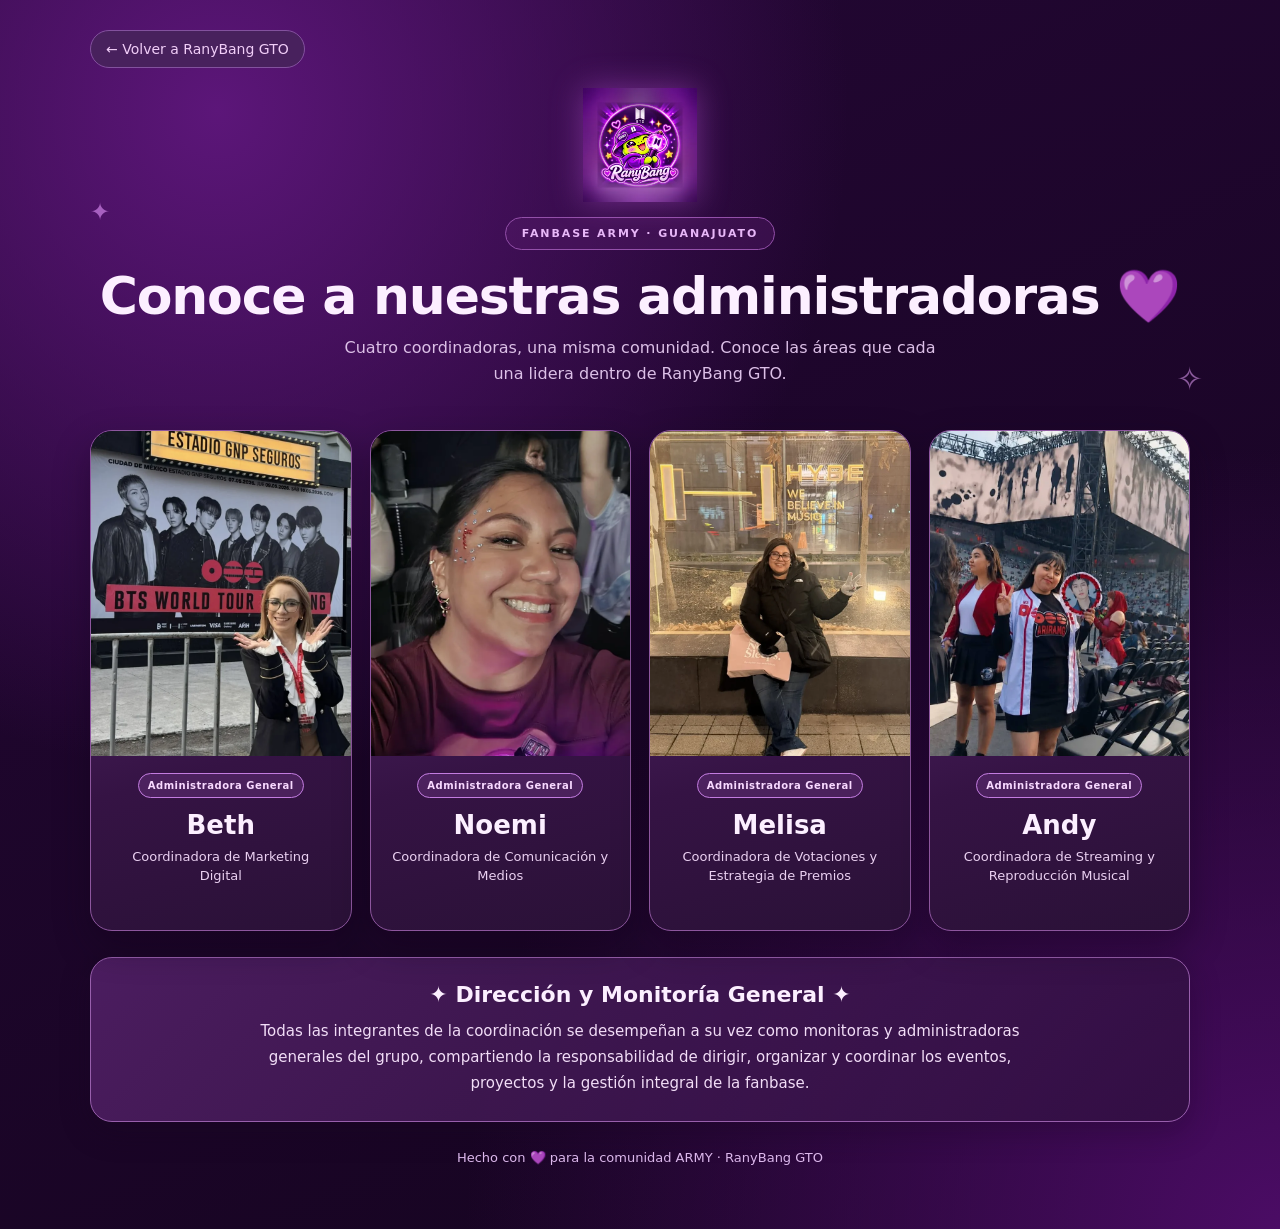
==== RanyBang_Administradoras_Generales/administradoras.html @ ad2ee193 "Add files via upload" ====
<!doctype html>
<html lang="es">
<head>
  <meta charset="utf-8">
  <meta name="viewport" content="width=device-width, initial-scale=1">
  <meta name="theme-color" content="#240538">
  <meta name="description" content="Conoce a las cuatro administradoras generales de RanyBang GTO, fanbase ARMY Guanajuato.">
  <title>Administradoras Generales | RanyBang GTO</title>
  <style>
    :root{--dark:#190423;--purple:#390957;--pink:#ea9dfb;--text:#fcefff;--muted:#dcc0e7;}
    *{box-sizing:border-box}
    html{scroll-behavior:smooth}
    body{margin:0;font-family:system-ui,-apple-system,Segoe UI,Arial,sans-serif;background:radial-gradient(ellipse at 17% 9%,#5c1679 0%,transparent 42%),radial-gradient(ellipse at 100% 100%,#4b0c65 0%,transparent 45%),linear-gradient(155deg,#240735,#15041f);color:var(--text);min-height:100vh}
    body::before{content:"✦";position:fixed;color:#d78bf0;opacity:.65;font-size:24px;left:7%;top:22%;pointer-events:none}
    body::after{content:"✧";position:fixed;color:#e5a0fa;opacity:.55;font-size:32px;right:6%;top:40%;pointer-events:none}
    main{width:min(1100px,calc(100% - 36px));margin:auto;padding:30px 0 64px;position:relative}
    .back{display:inline-flex;align-items:center;gap:8px;text-decoration:none;color:#f1cef8;background:#48215d;border:1px solid #83519e;border-radius:999px;padding:10px 15px;font-size:14px}
    .back:hover,.back:focus-visible{background:#663081;outline:2px solid #e5acff;outline-offset:2px}
    header{text-align:center;padding:20px 0 30px}
    .logo{display:block;width:114px;height:114px;object-fit:contain;margin:0 auto 15px;filter:drop-shadow(0 0 16px #d35ff066)}
    .eyebrow{display:inline-block;border:1px solid #9350a9;color:#e8b8f8;border-radius:999px;padding:9px 16px;font-weight:700;letter-spacing:1.9px;font-size:11px;text-transform:uppercase;background:#571d6b66}
    h1{font-size:clamp(29px,4.7vw,52px);line-height:1.12;letter-spacing:-1.2px;margin:17px 0 10px}
    header p{margin:0 auto;max-width:620px;color:var(--muted);line-height:1.6;font-size:16px}
    .grid{display:grid;grid-template-columns:repeat(4,minmax(0,1fr));gap:18px;margin:14px auto 26px}
    .persona{min-width:0;background:linear-gradient(165deg,#63317d,#351344 65%,#2a1137);border:1px solid #8d569e;border-radius:22px;overflow:hidden;box-shadow:0 15px 35px #11031966}
    .portrait{aspect-ratio:4/5;overflow:hidden;background:#321442}
    .portrait img{width:100%;height:100%;display:block;object-fit:cover;object-position:50% 28%}
    .profile{text-align:center;padding:17px 13px 23px}
    .role-tag{display:inline-block;border:1px solid #c37ce0;border-radius:30px;color:#f8d9ff;background:#6f388566;font-size:10px;font-weight:800;padding:6px 9px;letter-spacing:.5px}
    h2{font-size:26px;margin:12px 0 7px}
    .profile p{font-size:13px;line-height:1.5;color:#ead0f1;margin:0 auto;max-width:220px;min-height:60px}
    .shared{border:1px solid #985fac;border-radius:22px;padding:24px 28px;text-align:center;background:linear-gradient(135deg,#5d2674bb,#2e103dbb);box-shadow:0 10px 30px #18062255}
    .shared h2{font-size:22px;margin:0 0 11px}
    .shared p{color:#f2ddf7;max-width:780px;margin:0 auto;font-size:15px;line-height:1.75}
    footer{text-align:center;color:#dcb8ec;font-size:13px;margin-top:28px}
    @media(max-width:900px){.grid{grid-template-columns:repeat(2,minmax(0,1fr))}.profile p{min-height:42px}}
    @media(max-width:530px){main{width:min(430px,calc(100% - 28px));padding-top:17px}header{padding-top:12px}.logo{width:100px;height:100px}header p{font-size:14px}.grid{gap:11px}.persona{border-radius:16px}.profile{padding:14px 8px 18px}h2{font-size:21px}.role-tag{font-size:9px;padding:5px 7px}.profile p{font-size:12px;min-height:88px}.shared{padding:20px 17px}.shared h2{font-size:19px}.shared p{font-size:13px}}
    @media(max-width:360px){.grid{grid-template-columns:1fr;gap:16px}.portrait{aspect-ratio:5/4}.profile p{min-height:0}}
  </style>
</head>
<body>
  <main>
    <a class="back" href="./index.html">← Volver a RanyBang GTO</a>
    <header>
      <img class="logo" src="logo-ranybang.webp" alt="Logo de RanyBang GTO">
      <span class="eyebrow">Fanbase ARMY · Guanajuato</span>
      <h1>Conoce a nuestras administradoras 💜</h1>
      <p>Cuatro coordinadoras, una misma comunidad. Conoce las áreas que cada una lidera dentro de RanyBang GTO.</p>
    </header>
    <section class="grid" aria-label="Administradoras generales de RanyBang GTO">
      <article class="persona">
        <div class="portrait"><img src="beth.webp" alt="Fotografía de Beth" loading="lazy" decoding="async"></div>
        <div class="profile"><span class="role-tag">Administradora General</span><h2>Beth</h2><p>Coordinadora de Marketing Digital</p></div>
      </article>
<article class="persona">
        <div class="portrait"><img src="noemi.webp" alt="Fotografía de Noemi" loading="lazy" decoding="async"></div>
        <div class="profile"><span class="role-tag">Administradora General</span><h2>Noemi</h2><p>Coordinadora de Comunicación y Medios</p></div>
      </article>
<article class="persona">
        <div class="portrait"><img src="melisa.webp" alt="Fotografía de Melisa" loading="lazy" decoding="async"></div>
        <div class="profile"><span class="role-tag">Administradora General</span><h2>Melisa</h2><p>Coordinadora de Votaciones y Estrategia de Premios</p></div>
      </article>
<article class="persona">
        <div class="portrait"><img src="andy.webp" alt="Fotografía de Andy" loading="lazy" decoding="async"></div>
        <div class="profile"><span class="role-tag">Administradora General</span><h2>Andy</h2><p>Coordinadora de Streaming y Reproducción Musical</p></div>
      </article>
    </section>
    <section class="shared" aria-labelledby="general-title">
      <h2 id="general-title">✦ Dirección y Monitoría General ✦</h2>
      <p>Todas las integrantes de la coordinación se desempeñan a su vez como monitoras y administradoras generales del grupo, compartiendo la responsabilidad de dirigir, organizar y coordinar los eventos, proyectos y la gestión integral de la fanbase.</p>
    </section>
    <footer>Hecho con 💜 para la comunidad ARMY · RanyBang GTO</footer>
  </main>
</body>
</html>
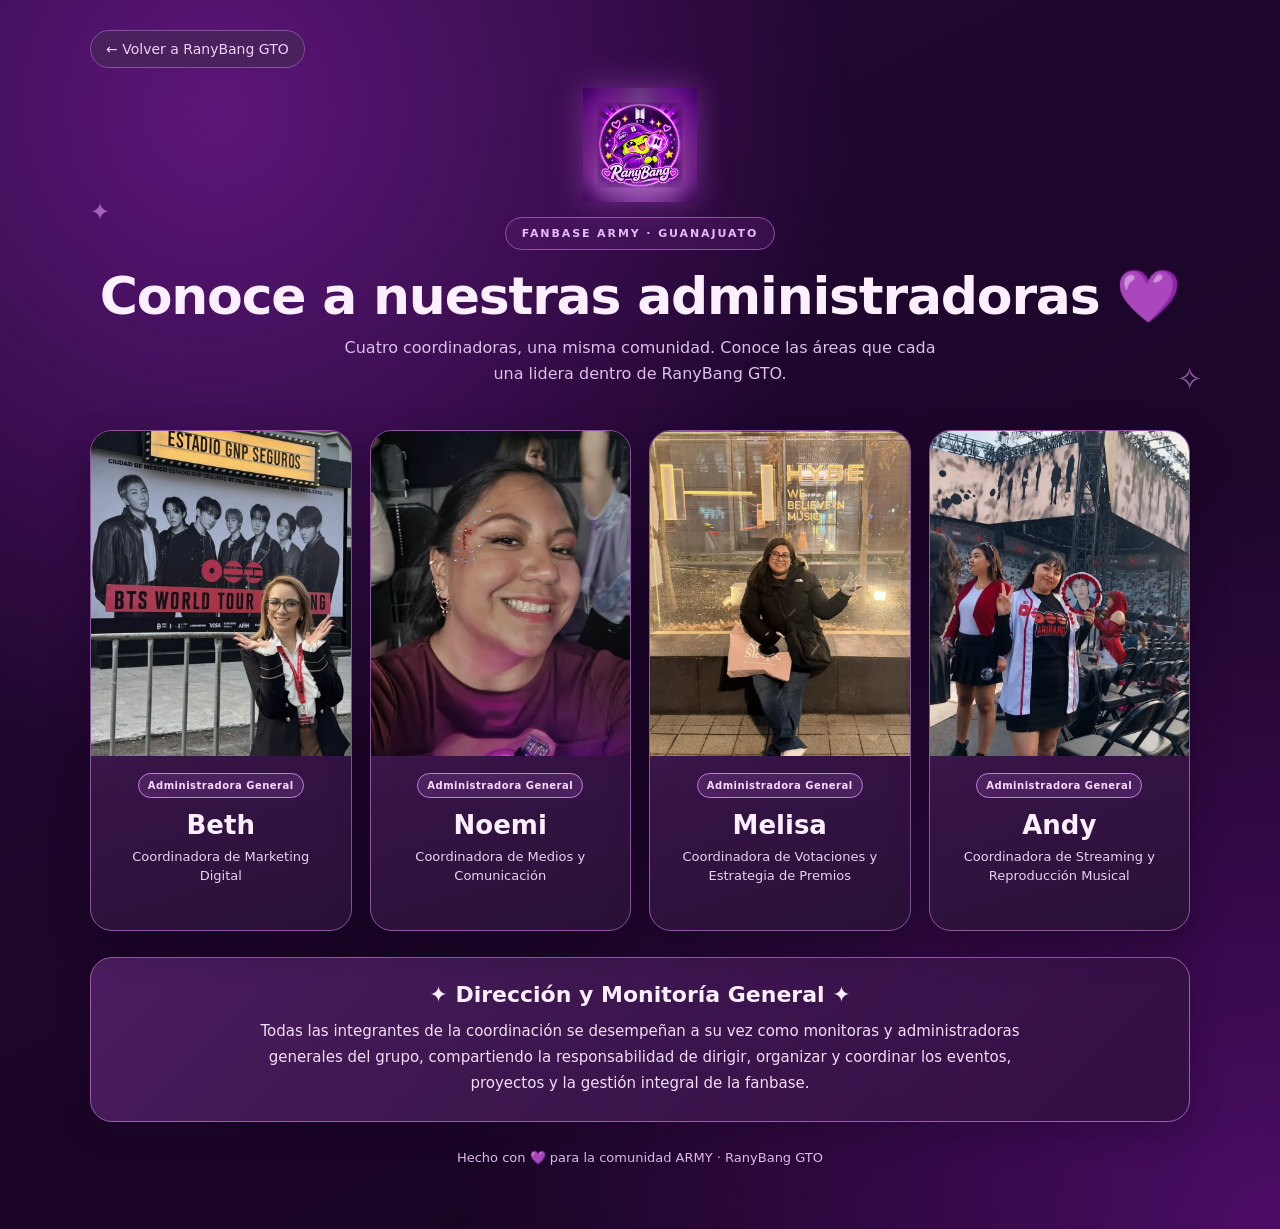
==== commit d4dedd62: "Update administradoras.html" ====
--- a/RanyBang_Administradoras_Generales/administradoras.html
+++ b/RanyBang_Administradoras_Generales/administradoras.html
@@ -54,7 +54,7 @@
       </article>
 <article class="persona">
         <div class="portrait"><img src="noemi.webp" alt="Fotografía de Noemi" loading="lazy" decoding="async"></div>
-        <div class="profile"><span class="role-tag">Administradora General</span><h2>Noemi</h2><p>Coordinadora de Comunicación y Medios</p></div>
+        <div class="profile"><span class="role-tag">Administradora General</span><h2>Noemi</h2><p>Coordinadora de Medios y Comunicación</p></div>
       </article>
 <article class="persona">
         <div class="portrait"><img src="melisa.webp" alt="Fotografía de Melisa" loading="lazy" decoding="async"></div>
